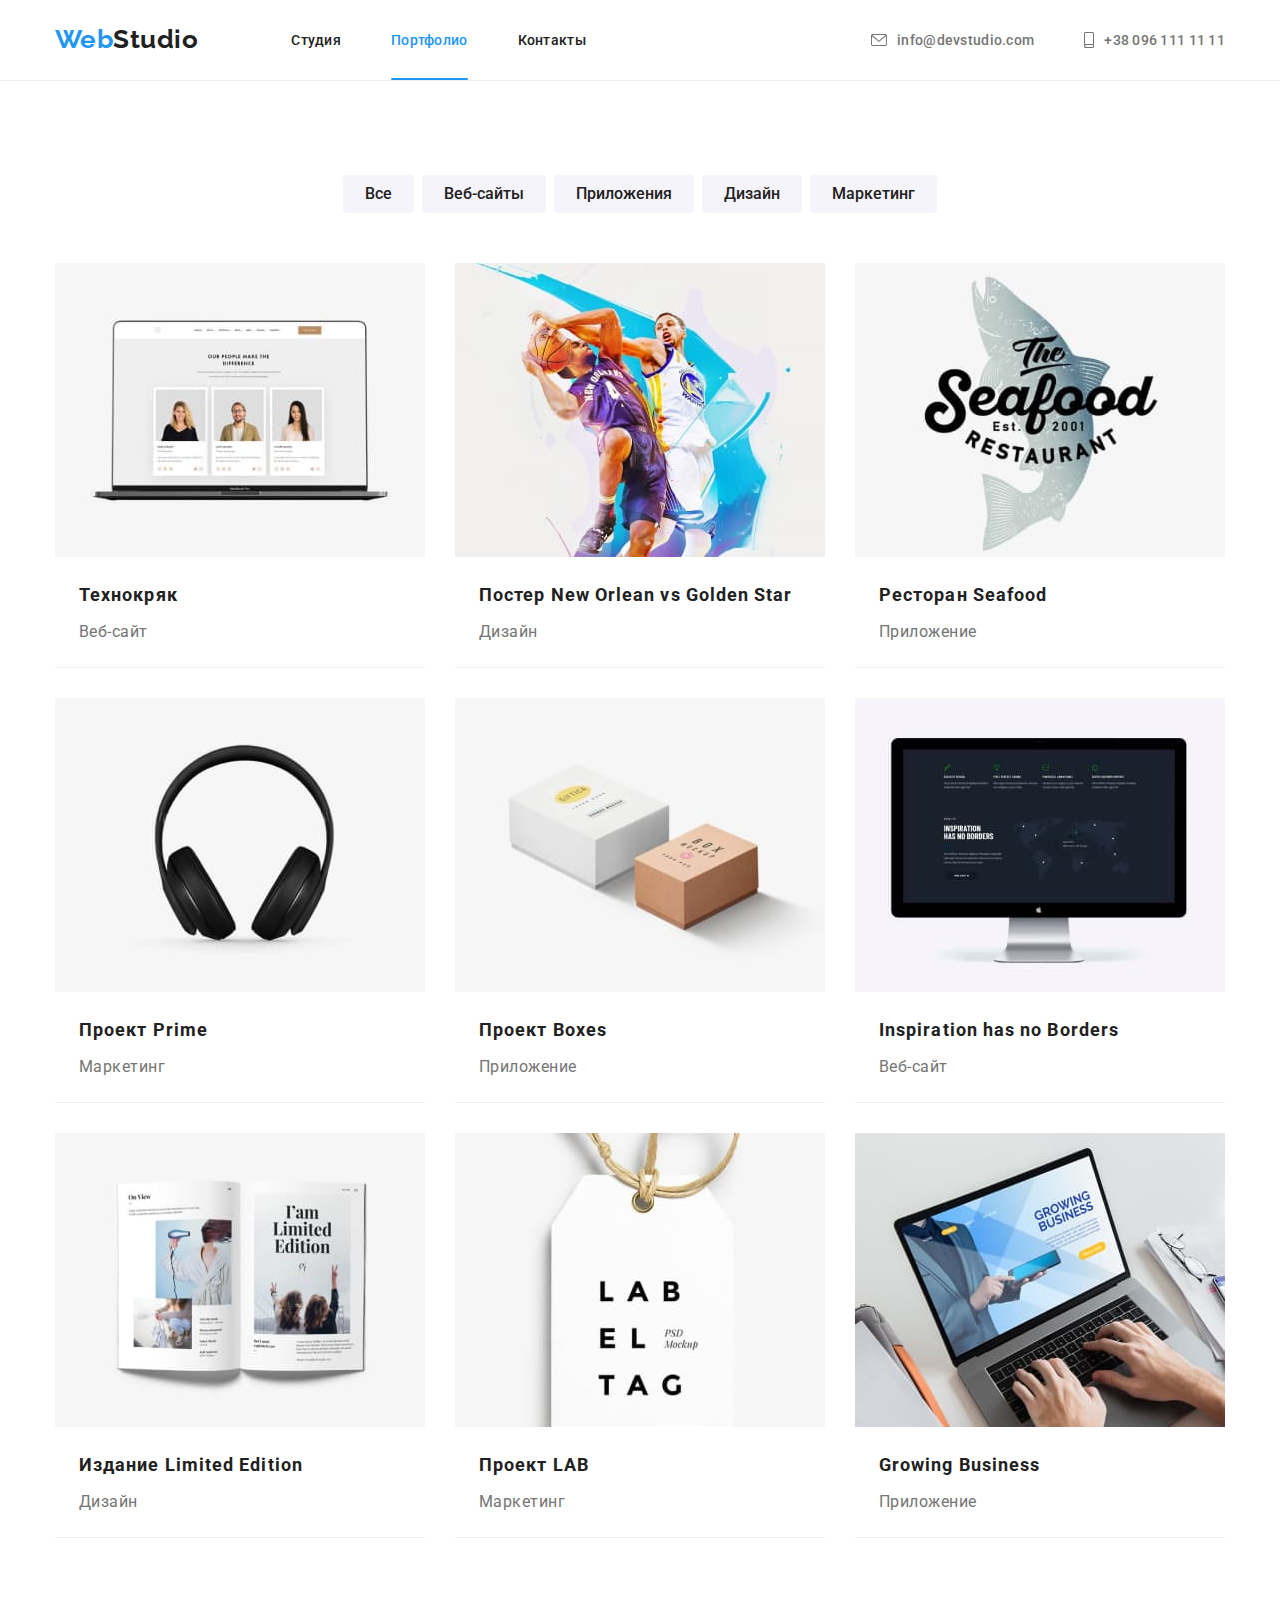
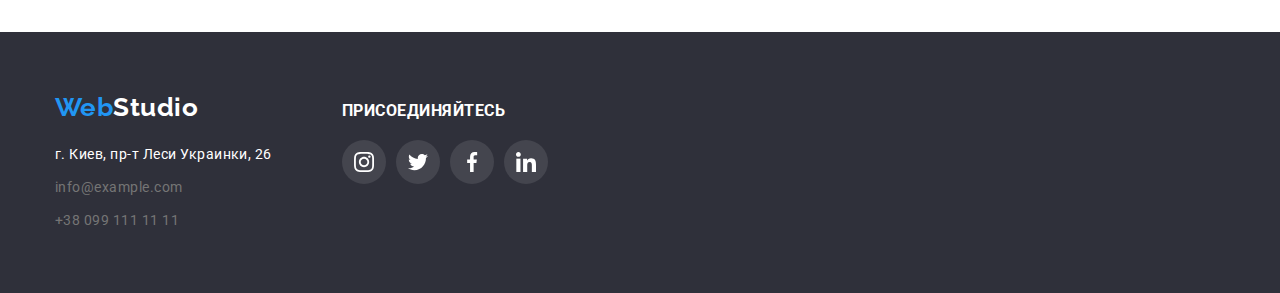
==== portfolio.html @ 6925bc99 "Begin h/w6" ====
<!DOCTYPE html>
<html lang="ru">
  <head>
    <meta charset="UTF-8" />
    <meta http-equiv="X-UA-Compatible" content="IE=edge" />
    <meta name="viewport" content="width=device-width, initial-scale=1.0" />
    <title>Портфолио</title>
    <link rel="preconnect" href="https://fonts.googleapis.com" />
    <link rel="preconnect" href="https://fonts.gstatic.com" crossorigin />
    <link
      href="https://fonts.googleapis.com/css2?family=Raleway:wght@700&family=Roboto:wght@400;500;700;900&display=swap"
      rel="stylesheet"
    />
    <link
      rel="stylesheet"
      href="https://cdn.jsdelivr.net/npm/modern-normalize@1.1.0/modern-normalize.min.css"
    />
    <link rel="stylesheet" href="./css/styles.css" />
  </head>

  <body class="page">
    <!-- Шапка -->
    <header class="page-header">
      <div class="container header-content">
        <a lang="en" href="./index.html" class="logo"
          >Web<span class="logo-header">Studio</span></a
        >
        <nav class="main-nav">
          <ul class="site-nav">
            <li class="item">
              <a href="./index.html" class="link animation">Студия</a>
            </li>
            <li class="item">
              <a href="./portfolio.html" class="link current animation"
                >Портфолио</a
              >
            </li>
            <li class="item"><a href="" class="link animation">Контакты</a></li>
          </ul>
        </nav>
        <ul class="contacts list">
          <li class="item">
            <a
              href="mailto:info@devstudio.com"
              class="contacts-header animation"
            >
              <svg class="contacts-header-svg" width="16" height="12">
                <use
                  href="./images/svg/symbol-defs.svg#icon-envelope-hover-1"
                ></use>
              </svg>
              info@devstudio.com</a
            >
          </li>
          <li class="item contacts-link">
            <a href="tel:+380961111111" class="contacts-header animation">
              <svg class="contacts-header-svg" width="10" height="16">
                <use href="images/svg/symbol-defs.svg#icon-smartphone-1"></use>
              </svg>
              +38 096 111 11 11</a
            >
          </li>
        </ul>
      </div>
    </header>
    <main>
      <section class="section">
        <div class="container">
          <h1 class="section-title visually-hidden">Наши проекты</h1>
          <ul class="button-filter">
            <li class="button-filter-item">
              <button type="button" class="button secondary animation">
                Все
              </button>
            </li>
            <li class="button-filter-item">
              <button type="button" class="button secondary animation">
                Веб-сайты
              </button>
            </li>
            <li class="button-filter-item">
              <button type="button" class="button secondary animation">
                Приложения
              </button>
            </li>
            <li class="button-filter-item">
              <button type="button" class="button secondary animation">
                Дизайн
              </button>
            </li>
            <li class="button-filter-item">
              <button type="button" class="button secondary animation">
                Маркетинг
              </button>
            </li>
          </ul>
          <ul class="section-list">
            <li class="section-item">
              <a href="" class="section-link animation">
                <div class="portfolio-overlay">
                  <div class="overlay-item">
                    <p class="overlay-item-description">
                      Технокряк это современная площадка распространения
                      коронавируса. Компании используют эту платформу для
                      цифрового шпионажа и атак на защищённые сервера
                      конкурентов.
                    </p>
                  </div>
                  <img
                    class="card-image"
                    src="./images/jpeg/img0.jpg"
                    alt="Ноутбук"
                    width="370"
                  />
                </div>
                <div class="container-description">
                  <h2 class="section-link-title">Технокряк</h2>
                  <p class="description-meaning">Веб-сайт</p>
                </div>
              </a>
            </li>
            <li class="section-item">
              <a href="" class="section-link animation">
                <div class="portfolio-overlay">
                  <div class="overlay-item">
                    <p class="overlay-item-description">
                      Технокряк это современная площадка распространения
                      коронавируса. Компании используют эту платформу для
                      цифрового шпионажа и атак на защищённые сервера
                      конкурентов.
                    </p>
                  </div>
                  <img
                    class="card-image"
                    src="./images/jpeg/img1.jpg"
                    alt="Постер баскетбол"
                    width="370"
                  />
                </div>
                <div class="container-description">
                  <h2 class="section-link-title">
                    Постер New Orlean vs Golden Star
                  </h2>
                  <p class="description-meaning">Дизайн</p>
                </div>
              </a>
            </li>
            <li class="section-item">
              <a href="" class="section-link animation">
                <div class="portfolio-overlay">
                  <div class="overlay-item">
                    <p class="overlay-item-description">
                      Технокряк это современная площадка распространения
                      коронавируса. Компании используют эту платформу для
                      цифрового шпионажа и атак на защищённые сервера
                      конкурентов.
                    </p>
                  </div>
                  <img
                    class="card-image"
                    src="./images/jpeg/img2.jpg"
                    alt="Логотип ресторана"
                    width="370"
                  />
                </div>
                <div class="container-description">
                  <h2 class="section-link-title">Ресторан Seafood</h2>
                  <p class="description-meaning">Приложение</p>
                </div>
              </a>
            </li>
            <li class="section-item">
              <a href="" class="section-link animation">
                <div class="portfolio-overlay">
                  <div class="overlay-item">
                    <p class="overlay-item-description">
                      Технокряк это современная площадка распространения
                      коронавируса. Компании используют эту платформу для
                      цифрового шпионажа и атак на защищённые сервера
                      конкурентов.
                    </p>
                  </div>
                  <img
                    class="card-image"
                    src="./images/jpeg/img3.jpg"
                    alt="Наушники"
                    width="370"
                  />
                </div>
                <div class="container-description">
                  <h2 class="section-link-title">Проект Prime</h2>
                  <p class="description-meaning">Маркетинг</p>
                </div>
              </a>
            </li>
            <li class="section-item">
              <a href="" class="section-link animation">
                <div class="portfolio-overlay">
                  <div class="overlay-item">
                    <p class="overlay-item-description">
                      Технокряк это современная площадка распространения
                      коронавируса. Компании используют эту платформу для
                      цифрового шпионажа и атак на защищённые сервера
                      конкурентов.
                    </p>
                  </div>
                  <img
                    class="card-image"
                    src="./images/jpeg/img4.jpg"
                    alt="Коробки"
                    width="370"
                  />
                </div>
                <div class="container-description">
                  <h2 class="section-link-title">Проект Boxes</h2>
                  <p class="description-meaning">Приложение</p>
                </div>
              </a>
            </li>
            <li class="section-item">
              <a href="" class="section-link animation">
                <div class="portfolio-overlay">
                  <div class="overlay-item">
                    <p class="overlay-item-description">
                      Технокряк это современная площадка распространения
                      коронавируса. Компании используют эту платформу для
                      цифрового шпионажа и атак на защищённые сервера
                      конкурентов.
                    </p>
                  </div>
                  <img
                    class="card-image"
                    src="./images/jpeg/img5.jpg"
                    alt="Компьютер"
                    width="370"
                  />
                </div>
                <div class="container-description">
                  <h2 lang="en" class="section-link-title">
                    Inspiration has no Borders
                  </h2>
                  <p class="description-meaning">Веб-сайт</p>
                </div>
              </a>
            </li>
            <li class="section-item">
              <a href="" class="section-link animation">
                <div class="portfolio-overlay">
                  <div class="overlay-item">
                    <p class="overlay-item-description">
                      Технокряк это современная площадка распространения
                      коронавируса. Компании используют эту платформу для
                      цифрового шпионажа и атак на защищённые сервера
                      конкурентов.
                    </p>
                  </div>
                  <img
                    class="card-image"
                    src="./images/jpeg/img6.jpg"
                    alt="Журнал"
                    width="370"
                  />
                </div>
                <div class="container-description">
                  <h2 class="section-link-title">Издание Limited Edition</h2>
                  <p class="description-meaning">Дизайн</p>
                </div>
              </a>
            </li>
            <li class="section-item">
              <a href="" class="section-link animation">
                <div class="portfolio-overlay">
                  <div class="overlay-item">
                    <p class="overlay-item-description">
                      Технокряк это современная площадка распространения
                      коронавируса. Компании используют эту платформу для
                      цифрового шпионажа и атак на защищённые сервера
                      конкурентов.
                    </p>
                  </div>
                  <img
                    class="card-image"
                    src="./images/jpeg/img7.jpg"
                    alt="Табличка"
                    width="370"
                  />
                </div>
                <div class="container-description">
                  <h2 class="section-link-title">Проект LAB</h2>
                  <p class="description-meaning">Маркетинг</p>
                </div>
              </a>
            </li>
            <li class="section-item">
              <a href="" class="section-link animation">
                <div class="portfolio-overlay">
                  <div class="overlay-item">
                    <p class="overlay-item-description">
                      Технокряк это современная площадка распространения
                      коронавируса. Компании используют эту платформу для
                      цифрового шпионажа и атак на защищённые сервера
                      конкурентов.
                    </p>
                  </div>
                  <img
                    class="card-image"
                    src="./images/jpeg/img8.jpg"
                    alt="Ноутбук"
                  />
                </div>
                <div class="container-description">
                  <h2 lang="en" class="section-link-title">Growing Business</h2>
                  <p class="description-meaning">Приложение</p>
                </div>
              </a>
            </li>
          </ul>
        </div>
      </section>
    </main>
    <footer class="page-footer">
      <div class="container footer-container">
        <div class="footer-adress">
          <a lang="en" href="./index.html" class="logo"
            >Web<span class="logo-footer-item">Studio</span></a
          >
          <address>
            <ul class="contacts">
              <li class="contacts-footer-item">
                <a href="" class="contacts-footer animation">
                  <span class="contacts-adress"
                    >г. Киев, пр-т Леси Украинки, 26</span
                  >
                </a>
              </li>
              <li class="contacts-footer-item">
                <a
                  href="mailto:info@example.com"
                  class="contacts-footer animation"
                  >info@example.com</a
                >
              </li>
              <li class="contacts-footer-item">
                <a href="tel:+380991111111" class="contacts-footer animation"
                  >+38 099 111 11 11</a
                >
              </li>
            </ul>
          </address>
        </div>
        <div class="footer-socials">
          <p class="footer-accession">присоединяйтесь</p>
          <ul class="acession-list">
            <li class="acession-list-item">
              <a
                class="footer-accession-link animation"
                href=""
                aria-label="Instagram"
              >
                <svg class="acession-list-icon">
                  <use href="images/svg/symbol-defs.svg#icon-instagram-2"></use>
                </svg>
              </a>
            </li>
            <li class="acession-list-item">
              <a
                class="footer-accession-link animation"
                href=""
                aria-label="Twitter"
              >
                <svg class="acession-list-icon">
                  <use href="images/svg/symbol-defs.svg#icon-twitter-1"></use>
                </svg>
              </a>
            </li>
            <li class="acession-list-item">
              <a
                class="footer-accession-link animation"
                href=""
                aria-label="Facebook"
              >
                <svg class="acession-list-icon">
                  <use href="images/svg/symbol-defs.svg#icon-facebook-1"></use>
                </svg>
              </a>
            </li>
            <li class="acession-list-item">
              <a
                class="footer-accession-link animation"
                href=""
                aria-label="LinkedIn"
              >
                <svg class="acession-list-icon">
                  <use href="images/svg/symbol-defs.svg#icon-linkedin-1"></use>
                </svg>
              </a>
            </li>
          </ul>
        </div>
      </div>
    </footer>
  </body>
</html>
---- css/styles.css ----
/* цвет основного текста #212121 */
/* цвет вторичного текста #757575 */
/* акцент #2196F3 */
/* белый #FFFFFF */
/* цвет фона основной #E5E5E5 */
/* цвет фона вторичный #FFFFFF #2F303A */

:root {
  /* Цвет текста */
  --primary-text-color: #212121;
  --secondary-text-color: #757575;
  --acent-color: #2196f3;
  --primary-white-color: #ffffff;
  /* Цвет фона */
  --primary-bg-color: #e5e5e5;
  --secondary-bg-color: #2f303a;
  --additional-bg-color: #f5f4fa;
  --gradient-color: rgba(47, 48, 58, 0.4);
  --description-bg-color: rgba(47, 48, 58, 0.8);
  --over-bg-color: rgba(33, 150, 243, 0.9);
  --white-bg-color: #ffffff;
  /* Цвет кнопок */
  --button-bg-color: #f5f4fa;
  --primary-btn-color: #212121;
  --btn-white-color: #ffffff;
  --btn-acent-color: #2196f3;
  /* Текст */
  --main-font: Roboto, sans-serif;
  --logo-font: Raleway, sans-serif;
  /* цвет иконок */
  --icon-color: #afb1b8;
  --acession-bg-color: rgba(255, 255, 255, 0.1);
  /* Transition */
  --transition-property: 250ms cubic-bezier(0.4, 0, 0.2, 1);
}
*,
*::before,
*::after {
  box-sizing: border-box;
}
body {
  color: var(--primary-text-color);
  font-family: var(--main-font);
  letter-spacing: 0.03em;
}
/* Утилиты */
ul {
  list-style: none;
  margin: 0;
  padding: 0;
}
h1,
h2,
h3,
h4,
h5,
h6,
p {
  margin-top: 0;
}
img {
  display: block;
  max-width: 100%;
}
.container {
  width: 1200px;
  padding: 0 15px;
  margin: 0 auto;
  /* outline: 1px solid red; */
}
.visually-hidden {
  position: fixed;
  transform: scale(0);
}
.section {
  padding-top: 94px;
  padding-bottom: 94px;
}
.animation {
  transition: transform, opacity, color, fill, box-shadow, background-color,
    border-color, var(--transition-property);
}
/* Header */
.header-content {
  display: flex;
  align-items: center;
}
.page-header {
  background-color: var(--primary-white-color);
  border-bottom: 1px solid #ececec;
}

.main-nav {
  display: flex;
}

.logo {
  color: var(--acent-color);
  font-family: var(--logo-font);
  font-weight: bold;
  font-size: 26px;
  line-height: 1.2;
  text-decoration: none;
}
.logo:hover,
.logo:focus {
  color: var(--acent-color);
}
.logo-header {
  color: var(--primary-text-color);
}
/* Navigation */
.site-nav {
  display: flex;
  margin-left: 93px;
}
.site-nav .item {
  margin-right: 50px;
}
.site-nav .item:last-child {
  margin-right: 0;
}
.site-nav .link {
  position: relative;
  display: block;
  padding: 32px 0;

  color: var(--primary-text-color);
  font-weight: 500;
  font-size: 14px;
  line-height: 1.15;
  letter-spacing: 0.02em;
  text-decoration: none;
}

.site-nav .link.current::after {
  content: "";
  position: absolute;
  left: 0;
  bottom: 0;
  display: block;

  width: 100%;
  height: 2px;

  background-color: var(--acent-color);
  border-radius: 4px;
}
.site-nav .link:hover,
.site-nav .link:focus,
.site-nav .link.current {
  color: var(--acent-color);
}

/* Сontacts */
.contacts.list {
  display: flex;
  margin-left: auto;
}
.contacts .item + .item {
  margin-left: 50px;
}
.contacts a {
  color: var(--secondary-text-color);
  text-decoration: none;
}
.contacts a:hover,
.contacts a:focus {
  color: var(--acent-color);
  fill: var(--acent-color);
}
.contacts-header {
  display: flex;
  align-items: center;

  font-weight: 500;
  font-size: 14px;
  line-height: 1.15;
  letter-spacing: 0.02em;
}
.contacts-header-svg {
  margin-right: 10px;
  fill: currentColor;
}

/* Hero */
.hero {
  padding: 200px 0;
  background-color: var(--secondary-bg-color);
  text-align: center;
  width: 1600px;
  margin-left: auto;
  margin-right: auto;
  background-image: linear-gradient(
      var(--gradient-color),
      var(--gradient-color)
    ),
    url(../images/jpeg/Imgbg\(1\).jpg);
  background-repeat: no-repeat;
  background-position: center;
}

.hero-title {
  margin-bottom: 30px;
  color: var(--primary-white-color);
  font-weight: 900;
  font-size: 44px;
  line-height: 1.36;
  text-align: center;
  letter-spacing: 0.06em;
  text-transform: uppercase;
}
/* What we do */
.section-features {
  padding-bottom: 0;
}
.features-list {
  display: flex;
}
.features-icon {
  display: block;
  padding: 25px 102px;
  margin-bottom: 30px;
  background-color: var(--additional-bg-color);
  border-radius: 4px;
}
.features-icon-image {
  width: 70px;
  height: 70px;
}
.features-list-item {
  width: 270px;
  margin-right: 30px;
  margin-bottom: 0;
}

.features-list-item:nth-child(4n) {
  margin-right: 0;
}

.section-title {
  margin-bottom: 50px;
  color: var(--primary-text-color);
  font-weight: bold;
  font-size: 36px;
  line-height: 1.17;
  text-align: center;
}
.features-title {
  margin-bottom: 10px;
  color: var(--primary-text-color);
  font-weight: bold;
  font-size: 14px;
  line-height: 1.14;
  text-transform: uppercase;
}
.features-description {
  margin-bottom: 0;
  line-height: 2;
  font-size: 14px;
  color: var(--secondary-text-color);
}
/* Images */
.images-list {
  display: flex;
}
.images-list-item {
  position: relative;
  margin-right: 30px;
}
.images-list-item:nth-child(3n) {
  margin-right: 0;
}

.images-list-description {
  position: absolute;
  bottom: 0;
  left: 0;

  padding: 27px 0;
  text-align: center;
  margin: 0;

  width: 370px;
  height: 70px;
  font-weight: 700;
  font-size: 16px;
  line-height: 1.19;
  text-transform: uppercase;

  color: var(--primary-white-color);
  background-color: var(--description-bg-color);
}
/* Team */
.section-workers {
  background-color: var(--additional-bg-color);
}
.team-list {
  display: flex;
}

.team-list-item {
  width: 270px;
  margin-right: 30px;
  background-color: var(--primary-white-color);
  text-align: center;
}

.team-list-item:nth-child(4n) {
  margin-right: 0;
}
.team-item {
  padding-top: 30px;
  padding-bottom: 30px;
  box-shadow: 0px 1px 3px rgba(0, 0, 0, 0.12), 0px 1px 1px rgba(0, 0, 0, 0.14),
    0px 2px 1px rgba(0, 0, 0, 0.2);
  border-radius: 0px 0px 4px 4px;
}

.team-title {
  margin-bottom: 10px;

  color: var(--primary-text-color);
  font-weight: 500;
  font-size: 16px;
  line-height: 1.19;
}
.team-description {
  margin: 16px;
  color: var(--secondary-text-color);
  font-size: 16px;
  line-height: 1.19;
}
.socials-list {
  display: flex;
  justify-content: center;
}
.socials-item:not(:last-child) {
  margin-right: 10px;
}
.socials-link {
  width: 44px;
  height: 44px;
  display: flex;
  justify-content: center;
  align-items: center;
  border-radius: 50%;
}
.socials-link:hover,
.socials-link:focus {
  background-color: var(--acent-color);
}
.socials-description {
  fill: var(--icon-color);
}
.socials-link:hover .socials-description,
.socials-link:focus .socials-description {
  fill: var(--primary-white-color);
}
/* Секция клиенты */
.clients-list {
  display: flex;
}

.clients-item {
  display: flex;
  justify-content: center;
  align-items: center;

  width: 170px;
  height: 92px;
  margin-right: 30px;

  fill: var(--icon-color);
  border: 1px solid var(--icon-color);
  border-radius: 4px;
}

.clients-item:nth-child(6n) {
  margin-right: 0;
}

.clients-item:hover,
.clients-item:focus {
  border-color: var(--acent-color);
  cursor: pointer;
}

.clients-item:hover .clients-item-logo,
.clients-item:focus .clients-item-logo {
  fill: var(--acent-color);
}

.clients-item-logo {
  width: 106px;
  height: 60px;
}

/* Footer */
.page-footer {
  background-color: var(--secondary-bg-color);
  padding: 60px 0;
}
.footer-container {
  display: flex;
  align-items: baseline;
}
.acession-list {
  display: flex;
}

.footer-accession {
  margin-bottom: 20px;
  font-weight: 700;
  text-transform: uppercase;
  color: var(--primary-white-color);
  line-height: 1.17;
}

.footer-socials {
  margin-left: 70px;
}
.footer-accession-link {
  width: 44px;
  height: 44px;
  display: flex;
  justify-content: center;
  align-items: center;

  background-color: var(--acession-bg-color);
  border-radius: 50%;
}

.footer-accession-link:hover,
.footer-accession-link:focus {
  background-color: var(--acent-color);
}

.acession-list-icon {
  width: 20px;
  height: 20px;
  fill: var(--primary-white-color);
}

.acession-list-item {
  margin-right: 10px;
}
.acession-list-item:nth-child(4n) {
  margin-right: 0;
}

.page-footer .logo {
  margin-bottom: 20px;
  display: block;
}
.logo-footer-item {
  color: var(--primary-white-color);
}
.contacts-adress {
  color: var(--primary-white-color);
}
.contacts-footer {
  display: block;
  color: rgba(255, 255, 255, 0.6);
  font-style: normal;
  font-size: 14px;
  line-height: 1.71;
}

.contacts-footer-item {
  margin-bottom: 9px;
}
.contacts-footer-item:last-child {
  margin-bottom: 0px;
}
/* Button */

.button {
  border: 1px solid transparent;
  color: var(--primary-btn-color);
  background-color: var(--button-bg-color);
  font-family: inherit;
  cursor: pointer;
  font-size: 16px;
  text-decoration: none;
  border: none;
}
.button.primary {
  border-radius: 4px;
  padding: 10px 32px;

  color: var(--btn-white-color);
  background-color: var(--btn-acent-color);
  font-weight: bold;
  line-height: 1.89;
  text-align: center;
  letter-spacing: 0.06em;
}

.button.secondary {
  border-radius: 4px;
  padding: 6px 22px;

  font-weight: 500;
  line-height: 1.62;
  letter-spacing: 0, 03em;
}
.button.secondary:hover,
.button.secondary:focus {
  color: var(--btn-white-color);
  background-color: var(--btn-acent-color);
  box-shadow: 0px 3px 1px rgba(0, 0, 0, 0.1), 0px 1px 2px rgba(0, 0, 0, 0.08),
    0px 2px 2px rgba(0, 0, 0, 0.12);
}

.button-filter {
  display: flex;
  justify-content: center;

  margin-bottom: 50px;
}
.button-filter-item {
  margin-right: 8px;
}

.button-filter-item:nth-child(5n) {
  margin-right: 0;
}

/* Portfolio main*/
.section-list {
  display: flex;
  flex-wrap: wrap;
}
.section-item {
  width: calc((100% - 60px) / 3);
  margin-right: 30px;
  margin-bottom: 30px;
  border-bottom: 1px solid #eeeeee;
}
.section-item:nth-child(3n) {
  margin-right: 0;
}
.section-item:nth-last-child(-n + 3) {
  margin-bottom: 0;
}
.section-item:hover,
.section-item:focus {
  box-shadow: 0px 1px 1px rgba(0, 0, 0, 0.12), 0px 4px 4px rgba(0, 0, 0, 0.06),
    1px 4px 6px rgba(0, 0, 0, 0.16);
}
.section-link {
  text-decoration: none;
  display: block;
}
.section-link-title {
  margin-bottom: 4px;
  color: var(--primary-text-color);
  font-weight: 700;
  font-size: 18px;
  line-height: 36px;
  letter-spacing: 0.06em;
}

.container-description {
  padding: 20px 24px 20px 24px;
  background: var(--white-bg-color);
}
.description-meaning {
  margin-bottom: 0px;
  color: var(--secondary-text-color);
  font-size: 16px;
  line-height: 1.87;
}
/* Portfolio overlay */
.portfolio-overlay {
  position: relative;
  overflow: hidden;
}
.overlay-item {
  position: absolute;
  top: 100%;
  left: 0;

  display: flex;
  justify-content: center;
  align-items: center;

  width: 100%;
  height: 100%;

  background-color: var(--over-bg-color);
  transition: transform 250ms ease;
}

.section-link:hover .overlay-item,
.section-link:focus .overlay-item {
  transform: translatey(-100%);
}
.overlay-item-description {
  padding: 24px;
  color: var(--primary-white-color);
  font-size: 18px;
  line-height: 1.55;
  font-weight: 400;
}
/* Modal */
.modal-container {
  position: fixed;
  top: 0;
  left: 50%;
  transform: translateX(-50%);

  width: 100vw;
  height: 100vh;

  background: rgba(0, 0, 0, 0.2);

  opacity: 1;
  visibility: visible;

  transition: opacity var(--transition-property),
    visibility var(--transition-property);
}
.modal {
  position: absolute;
  top: 50%;
  left: 50%;
  transform: translate(-50%, -50%);

  width: 528px;
  height: 581px;

  background-color: var(--white-bg-color);
  box-shadow: 0px 1px 3px rgba(0, 0, 0, 0.12), 0px 1px 1px rgba(0, 0, 0, 0.14),
    0px 2px 1px rgba(0, 0, 0, 0.2);
  border-radius: 4px;
}
.modal-close-button {
  position: absolute;
  top: 8px;
  right: 8px;

  display: flex;
  justify-content: center;
  align-items: center;

  width: 30px;
  height: 30px;
  background-color: var(--btn-white-color);
  border: 1px solid rgba(0, 0, 0, 0.1);
  border-radius: 50%;
  cursor: pointer;
}
.modal-container.is-hidden {
  opacity: 0;
  visibility: hidden;
  pointer-events: none;
}
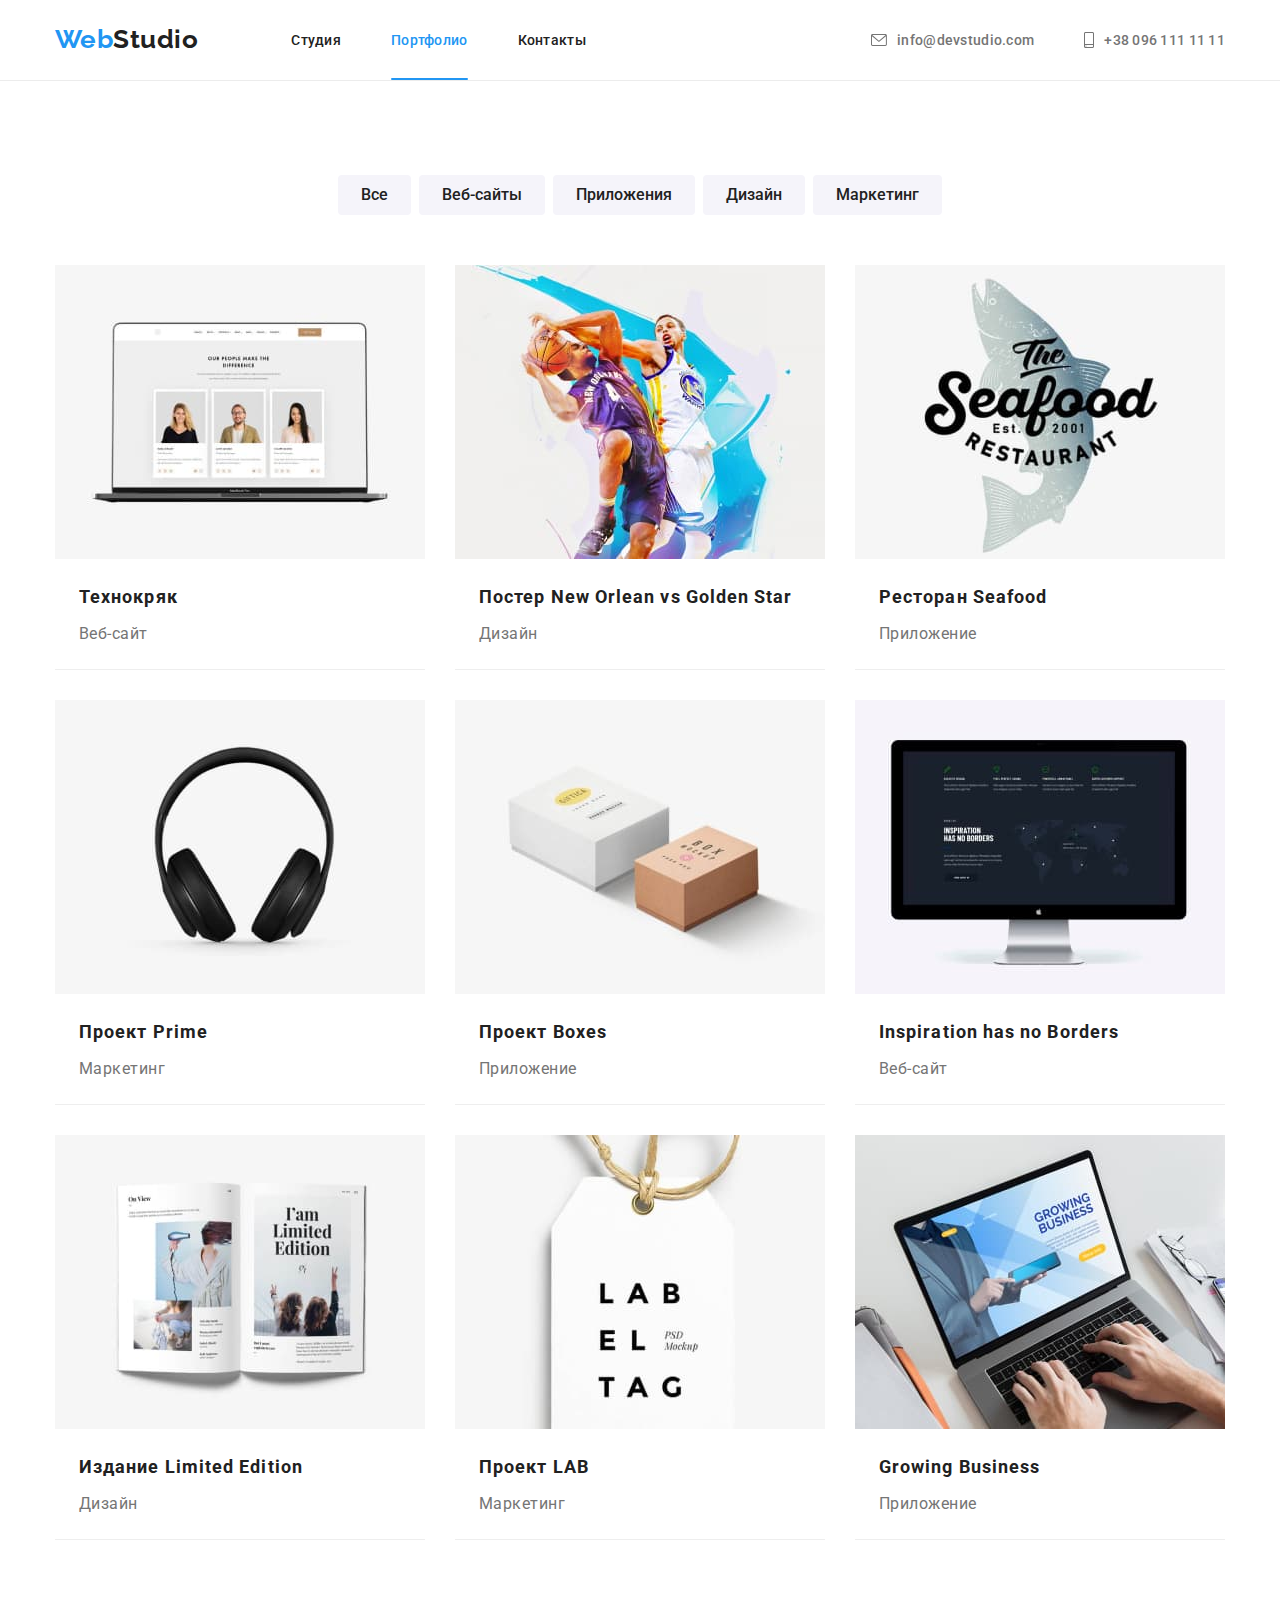
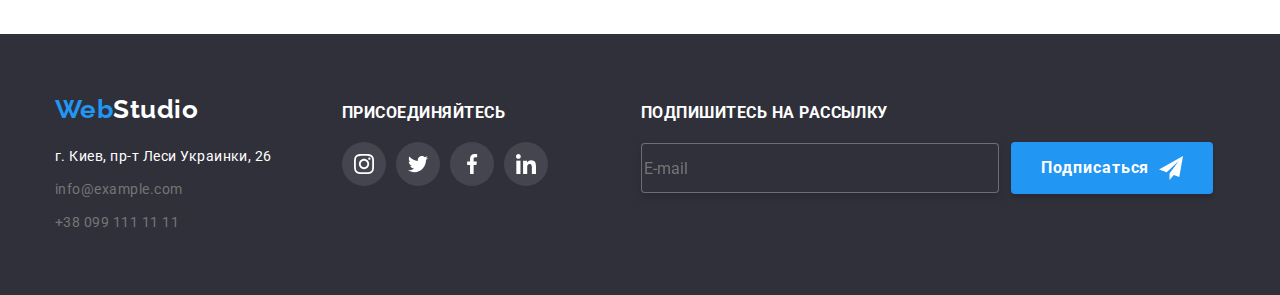
==== commit bed9b8fb: "finishing h/w6" ====
--- a/portfolio.html
+++ b/portfolio.html
@@ -397,6 +397,25 @@
             </li>
           </ul>
         </div>
+        <div class="footer-forms">
+          <p class="footer-forms-description">Подпишитесь на рассылку</p>
+          <form class="footer-forms-item">
+            <label>
+              <input
+                class="footer-form-input"
+                type="text"
+                name="E-mail"
+                placeholder="E-mail"
+              />
+            </label>
+            <button class="footer-forms-button">
+              Подписаться
+              <svg class="footer-forms-svg" width="24" height="24">
+                <use href="images/svg/symbol-defs.svg#icon-send"></use>
+              </svg>
+            </button>
+          </form>
+        </div>
       </div>
     </footer>
   </body>
--- a/css/styles.css
+++ b/css/styles.css
@@ -473,6 +473,51 @@
 .contacts-footer-item:last-child {
   margin-bottom: 0px;
 }
+.footer-forms {
+  margin-left: 93px;
+}
+.footer-forms-item {
+  display: flex;
+  align-items: center;
+}
+.footer-forms-description {
+  margin-bottom: 20px;
+  color: var(--primary-white-color);
+  font-weight: 700;
+  text-transform: uppercase;
+  line-height: 1.17;
+}
+.footer-form-input {
+  width: 358px;
+  height: 50px;
+  background-color: var(--secondary-bg-color);
+  border: 1px solid rgba(255, 255, 255, 0.3);
+  filter: drop-shadow(0px 4px 4px rgba(0, 0, 0, 0.15));
+  border-radius: 4px;
+}
+.footer-forms-button {
+  display: flex;
+  align-items: center;
+  padding: 10px 29px;
+  margin-left: 12px;
+  align-items: center;
+
+  color: var(--btn-white-color);
+  background-color: var(--btn-acent-color);
+  font-family: inherit;
+  font-weight: 700;
+  font-size: 16;
+  line-height: 1.87;
+  letter-spacing: 0.06em;
+
+  box-shadow: 0px 4px 4px rgba(0, 0, 0, 0.15);
+  border: 1px solid transparent;
+  border-radius: 4px;
+  cursor: pointer;
+}
+.footer-forms-svg {
+  margin-left: 10px;
+}
 /* Button */
 
 .button {
@@ -483,7 +528,6 @@
   cursor: pointer;
   font-size: 16px;
   text-decoration: none;
-  border: none;
 }
 .button.primary {
   border-radius: 4px;
@@ -628,6 +672,8 @@
   left: 50%;
   transform: translate(-50%, -50%);
 
+  padding: 40px;
+
   width: 528px;
   height: 581px;
 
@@ -636,6 +682,140 @@
     0px 2px 1px rgba(0, 0, 0, 0.2);
   border-radius: 4px;
 }
+.modal-container.is-hidden {
+  opacity: 0;
+  visibility: hidden;
+  pointer-events: none;
+}
+.modal-title {
+  margin-bottom: 12px;
+
+  font-weight: 700;
+  font-size: 20px;
+  line-height: 1.15;
+  letter-spacing: 0.03em;
+  color: var(--primary-btn-color);
+}
+.modal-form {
+  position: relative;
+  display: flex;
+  flex-direction: column;
+  justify-content: center;
+  text-align: left;
+
+  margin-bottom: 10px;
+  font-size: 12px;
+  line-height: 14px;
+
+  letter-spacing: 0.01em;
+
+  color: var(--secondary-text-color);
+}
+.modal-input {
+  margin-top: 4px;
+  padding-top: 11px;
+  padding-bottom: 11px;
+  padding-left: 42px;
+
+  border: 1px solid rgba(33, 33, 33, 0.2);
+  border-radius: 4px;
+
+  outline: transparent;
+}
+.modal-icon {
+  position: absolute;
+  left: 13px;
+  bottom: 11px;
+}
+.modal-textarea {
+  margin-top: 4px;
+  padding: 12px 16px;
+  resize: none;
+
+  width: 448px;
+  height: 120px;
+
+  border: 1px solid rgba(33, 33, 33, 0.2);
+  border-radius: 4px;
+}
+.modal-textarea::placeholder {
+  color: rgba(117, 117, 117, 0.5);
+}
+.modal-agreement {
+  display: flex;
+  justify-content: center;
+  margin-bottom: 30px;
+
+  text-align: left;
+  font-size: 12px;
+  line-height: 1.7;
+  letter-spacing: 0.03em;
+  color: var(--secondary-text-color);
+}
+.agreement-checkbox {
+  display: flex;
+  align-items: center;
+  justify-content: center;
+  width: 16px;
+  height: 16px;
+  margin-right: 7px;
+  border-width: 2px;
+  border-style: solid;
+  border-color: var(--primary-btn-color);
+
+  border-radius: 2px;
+}
+.modal-agreement-input:checked + .agreement-checkbox {
+  background-color: var(--acent-color);
+  border-color: var(--acent-color);
+}
+
+.agreement-link {
+  margin-left: 3px;
+  color: var(--acent-color);
+}
+.modal-form:hover .modal-input {
+  border: 1px solid var(--acent-color);
+}
+
+.modal-input:focus {
+  border: 1px solid var(--acent-color);
+}
+
+.modal-input:not(:placeholder-shown) {
+  border: 1px solid var(--acent-color);
+}
+
+.modal-form .modal-icon:hover,
+.modal-input + .modal-con:hover,
+.modal-input:not(:placeholder-shown) + .modal-icon {
+  fill: var(--acent-color);
+}
+.modal-btn {
+  display: block;
+  padding: 10px 55px;
+  margin-left: auto;
+  margin-right: auto;
+  margin-top: 30px;
+
+  width: 200px;
+  height: 50px;
+
+  font-weight: 700;
+  font-size: 16px;
+  line-height: 30px;
+  align-items: center;
+  text-align: center;
+  letter-spacing: 0.06em;
+  color: var(--btn-white-color);
+
+  background-color: var(--btn-acent-color);
+  box-shadow: 0px 4px 4px rgba(0, 0, 0, 0.15);
+  border: transparent;
+  border-radius: 4px;
+  cursor: pointer;
+}
+
 .modal-close-button {
   position: absolute;
   top: 8px;
@@ -652,8 +832,7 @@
   border-radius: 50%;
   cursor: pointer;
 }
-.modal-container.is-hidden {
-  opacity: 0;
-  visibility: hidden;
-  pointer-events: none;
-}
+.modal-close-button:hover,
+.modal-close-button:focus {
+  fill: var(--btn-acent-color);
+}
